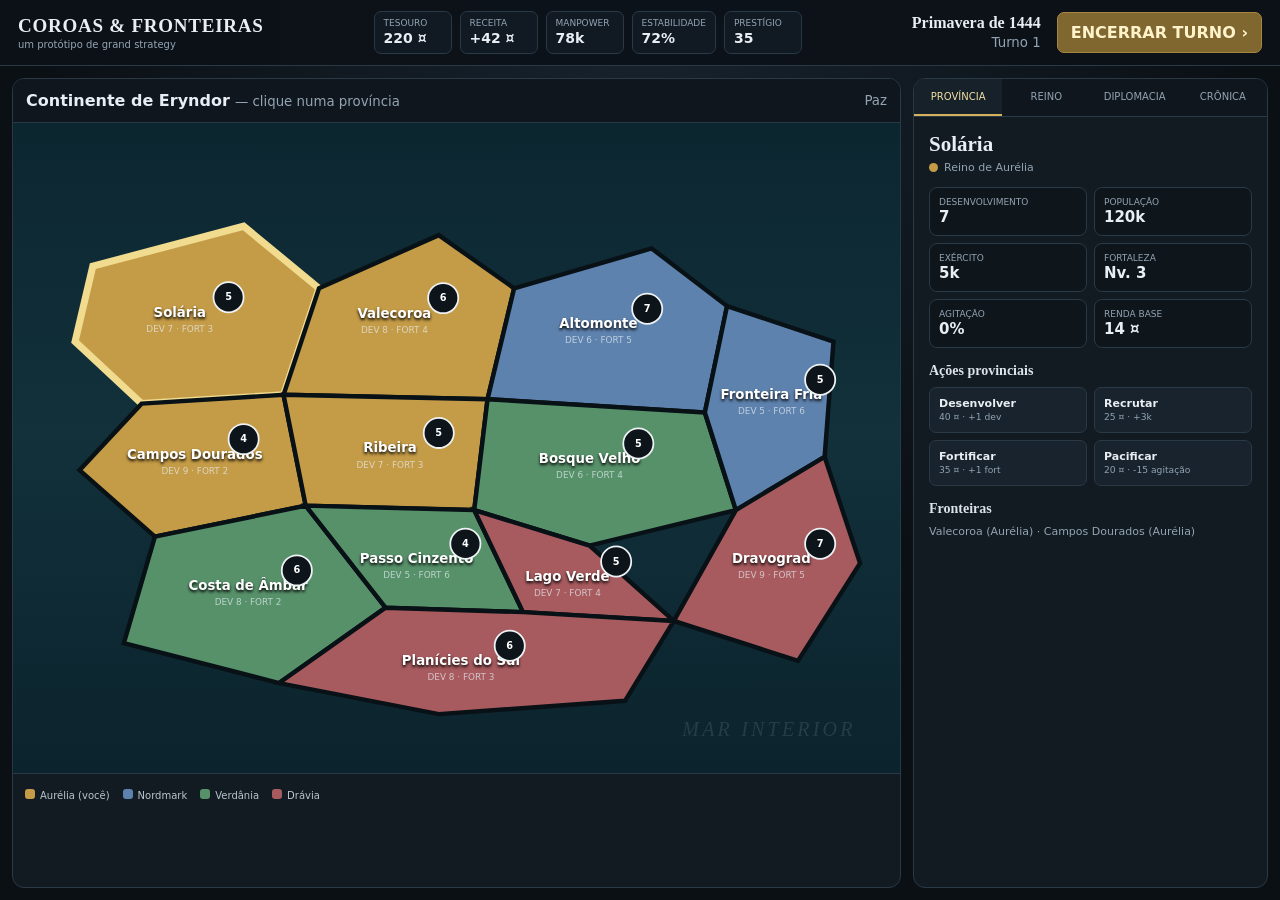
==== index.html @ 9b8df9bb "Add Pages entrypoint for grand strategy game" ====
<!doctype html><html lang="pt-BR"><head><meta charset="utf-8"><meta name="viewport" content="width=device-width,initial-scale=1"><meta http-equiv="refresh" content="0; url=grand-strategy/"><title>Coroas & Fronteiras</title><script>location.replace('grand-strategy/');</script></head><body><p><a href="grand-strategy/">Abrir Coroas & Fronteiras</a></p></body></html>
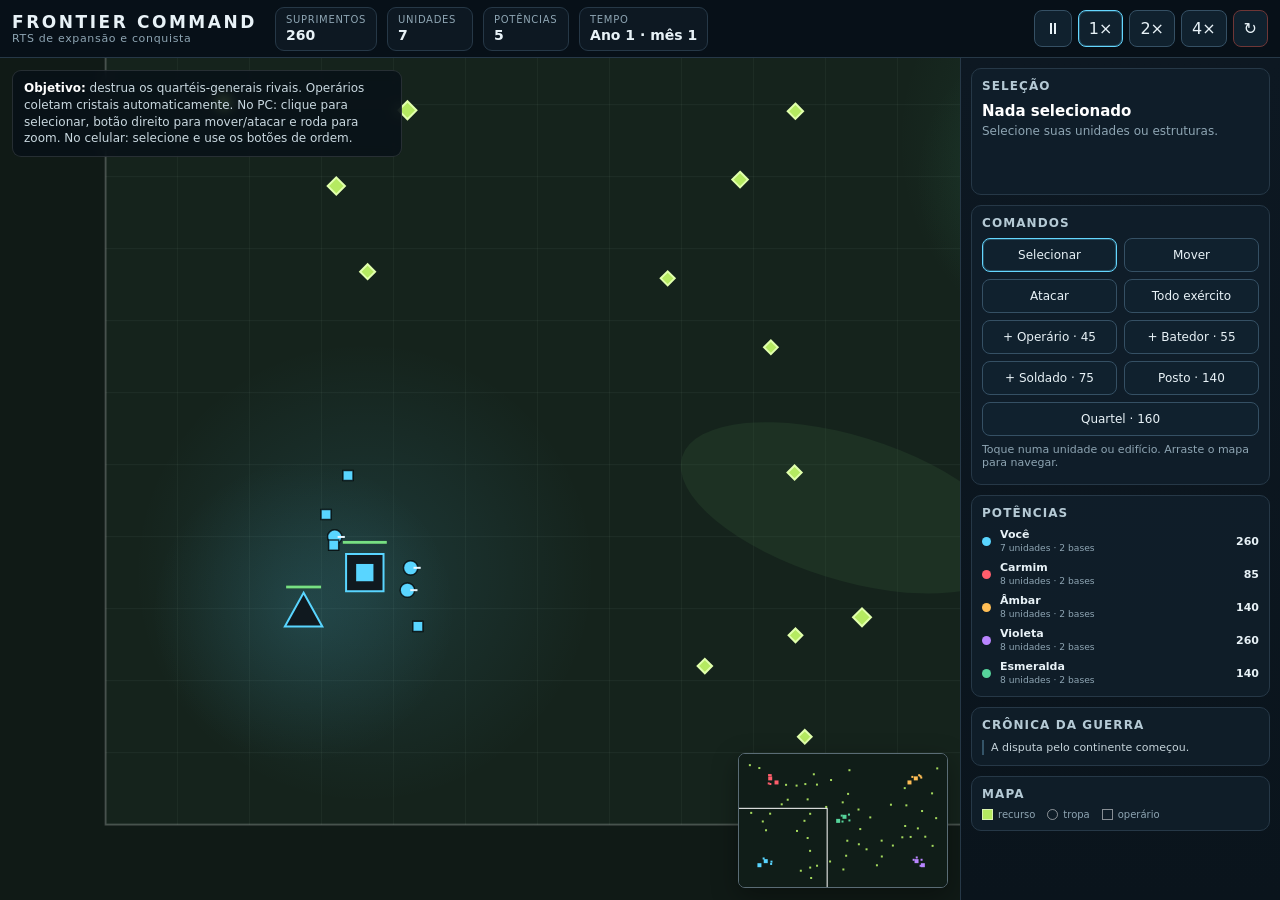
==== commit 221a4ff3: "Replace old landing page with playable RTS" ====
--- a/index.html
+++ b/index.html
@@ -1 +1,96 @@
-<!doctype html><html lang="pt-BR"><head><meta charset="utf-8"><meta name="viewport" content="width=device-width,initial-scale=1"><meta http-equiv="refresh" content="0; url=grand-strategy/"><title>Coroas & Fronteiras</title><script>location.replace('grand-strategy/');</script></head><body><p><a href="grand-strategy/">Abrir Coroas & Fronteiras</a></p></body></html>+<!doctype html>
+<html lang="pt-BR">
+<head>
+<meta charset="utf-8">
+<meta name="viewport" content="width=device-width,initial-scale=1,maximum-scale=1,user-scalable=no">
+<meta name="theme-color" content="#081018">
+<title>Frontier Command — RTS</title>
+<link rel="stylesheet" href="rts.css">
+</head>
+<body>
+<div id="app">
+  <header class="topbar">
+    <div class="brand"><strong>FRONTIER COMMAND</strong><span>RTS de expansão e conquista</span></div>
+    <div class="topstats">
+      <div class="stat"><span>Suprimentos</span><b id="resource">0</b></div>
+      <div class="stat"><span>Unidades</span><b id="unitCount">0</b></div>
+      <div class="stat"><span>Potências</span><b id="aliveCount">5</b></div>
+      <div class="stat"><span>Tempo</span><b id="worldTime">Ano 1</b></div>
+    </div>
+    <div class="topcontrols">
+      <button class="btn" id="pauseBtn" title="Pausar">⏸</button>
+      <button class="btn active" data-speed="1">1×</button>
+      <button class="btn" data-speed="2">2×</button>
+      <button class="btn" data-speed="4">4×</button>
+      <button class="btn danger" id="resetBtn" title="Reiniciar">↻</button>
+    </div>
+  </header>
+
+  <main class="main">
+    <section class="mapwrap">
+      <canvas id="world"></canvas>
+
+      <div class="hud help">
+        <b>Objetivo:</b> destrua os quartéis-generais rivais. Operários coletam cristais automaticamente.
+        No PC: clique para selecionar, botão direito para mover/atacar e roda para zoom.
+        No celular: selecione e use os botões de ordem.
+      </div>
+      <div class="hud toast" id="toast"></div>
+
+      <div class="hud minimap"><canvas id="mini"></canvas></div>
+
+      <div class="endgame" id="endgame">
+        <div class="endcard">
+          <h2 id="endTitle">Fim da guerra</h2>
+          <p id="endText"></p>
+          <button class="btn" id="restartBtn">Jogar novamente</button>
+        </div>
+      </div>
+    </section>
+
+    <aside class="sidebar">
+      <section class="panel">
+        <h3>Seleção</h3>
+        <div class="selection" id="selectionInfo"></div>
+      </section>
+
+      <section class="panel">
+        <h3>Comandos</h3>
+        <div class="gridbuttons">
+          <button class="btn" data-mode="select">Selecionar</button>
+          <button class="btn" data-mode="move">Mover</button>
+          <button class="btn" data-mode="attack">Atacar</button>
+          <button class="btn" id="selectArmy">Todo exército</button>
+          <button class="btn" id="trainWorker">+ Operário · 45</button>
+          <button class="btn" id="trainScout">+ Batedor · 55</button>
+          <button class="btn" id="trainSoldier">+ Soldado · 75</button>
+          <button class="btn" data-mode="outpost">Posto · 140</button>
+          <button class="btn wide" data-mode="barracks">Quartel · 160</button>
+        </div>
+        <div class="modehint" id="modeHint"></div>
+      </section>
+
+      <section class="panel">
+        <h3>Potências</h3>
+        <div class="factions" id="factions"></div>
+      </section>
+
+      <section class="panel">
+        <h3>Crônica da guerra</h3>
+        <div class="feed" id="feed"></div>
+      </section>
+
+      <section class="panel">
+        <h3>Mapa</h3>
+        <div class="legend">
+          <span class="key"><i class="symbol" style="background:#b5ea61"></i> recurso</span>
+          <span class="key"><i class="symbol" style="border-radius:50%"></i> tropa</span>
+          <span class="key"><i class="symbol"></i> operário</span>
+        </div>
+      </section>
+    </aside>
+  </main>
+</div>
+<script src="rts.js"></script>
+</body>
+</html>
--- a/rts.css
+++ b/rts.css
@@ -0,0 +1,73 @@
+
+:root{
+  --bg:#081018;--panel:#0d1822;--panel2:#101f2b;--line:#263847;--text:#e8f2f7;--muted:#8ea5b3;
+  --accent:#65d7ff;--good:#7ee787;--warn:#ffd166;--danger:#ff6b6b
+}
+*{box-sizing:border-box}
+html,body{margin:0;height:100%;overflow:hidden;background:var(--bg);color:var(--text);font-family:Inter,ui-sans-serif,system-ui,-apple-system,Segoe UI,Roboto,Arial}
+button{font:inherit}
+#app{height:100%;display:grid;grid-template-rows:58px 1fr}
+.topbar{display:flex;align-items:center;gap:18px;padding:8px 12px;border-bottom:1px solid var(--line);background:rgba(8,16,24,.96);z-index:5}
+.brand{display:flex;flex-direction:column;min-width:210px}
+.brand strong{font-size:17px;letter-spacing:.15em}
+.brand span{font-size:11px;color:var(--muted);letter-spacing:.06em}
+.topstats{display:flex;gap:10px;align-items:center;flex:1;min-width:0}
+.stat{background:var(--panel);border:1px solid var(--line);border-radius:9px;padding:6px 10px;min-width:86px}
+.stat span{display:block;font-size:10px;color:var(--muted);text-transform:uppercase;letter-spacing:.07em}
+.stat b{font-size:14px}
+.topcontrols{display:flex;gap:6px}
+.btn{border:1px solid #355064;background:#10212e;color:var(--text);border-radius:8px;padding:8px 10px;cursor:pointer;transition:.15s}
+.btn:hover{background:#173044}
+.btn.active{border-color:var(--accent);box-shadow:0 0 0 1px rgba(101,215,255,.25) inset}
+.btn.danger{border-color:#6f3636}
+.btn:disabled{opacity:.45;cursor:not-allowed}
+.main{min-height:0;display:grid;grid-template-columns:minmax(0,1fr) 320px}
+.mapwrap{position:relative;min-width:0;min-height:0;background:#101a16;overflow:hidden}
+#world{width:100%;height:100%;display:block;touch-action:none;cursor:crosshair}
+.hud{position:absolute;pointer-events:none}
+.help{left:12px;top:12px;max-width:390px;background:rgba(8,16,24,.82);border:1px solid rgba(255,255,255,.12);border-radius:9px;padding:9px 11px;font-size:12px;line-height:1.4;color:#c9d8e0;backdrop-filter:blur(6px)}
+.help b{color:white}
+.toast{left:50%;top:14px;transform:translateX(-50%);background:rgba(7,14,20,.92);border:1px solid #3d586c;border-radius:8px;padding:8px 12px;font-size:12px;opacity:0;transition:.2s;white-space:nowrap}
+.toast.show{opacity:1}
+.minimap{right:12px;bottom:12px;width:210px;height:135px;border:1px solid #5a6c75;background:#071017;border-radius:7px;box-shadow:0 8px 26px rgba(0,0,0,.35)}
+#mini{width:100%;height:100%;display:block;border-radius:6px}
+.sidebar{min-height:0;overflow:auto;border-left:1px solid var(--line);background:linear-gradient(180deg,var(--panel),#0a141c);padding:10px;display:flex;flex-direction:column;gap:10px}
+.panel{background:rgba(16,31,43,.82);border:1px solid var(--line);border-radius:10px;padding:10px}
+.panel h3{margin:0 0 8px;font-size:12px;letter-spacing:.09em;text-transform:uppercase;color:#b5cad5}
+.selection{min-height:83px;font-size:12px;line-height:1.45;color:#d5e2e8}
+.selection .title{font-size:15px;font-weight:700;color:white}
+.selection .sub{color:var(--muted)}
+.bar{height:6px;background:#071016;border-radius:99px;overflow:hidden;margin-top:5px}
+.bar i{display:block;height:100%;background:var(--good)}
+.gridbuttons{display:grid;grid-template-columns:1fr 1fr;gap:7px}
+.gridbuttons .btn{padding:9px 7px;font-size:12px}
+.gridbuttons .wide{grid-column:1/-1}
+.modehint{font-size:11px;color:var(--muted);margin-top:7px;min-height:31px}
+.factions{display:flex;flex-direction:column;gap:7px}
+.faction{display:grid;grid-template-columns:10px 1fr auto;gap:8px;align-items:center;font-size:11px}
+.dot{width:9px;height:9px;border-radius:50%}
+.faction small{color:var(--muted)}
+.feed{font-size:11px;line-height:1.4;display:flex;flex-direction:column;gap:6px;max-height:210px;overflow:auto}
+.event{border-left:2px solid #345468;padding-left:7px;color:#c5d3da}
+.event b{color:white}
+.legend{display:flex;gap:12px;flex-wrap:wrap;font-size:10px;color:var(--muted)}
+.key{display:flex;align-items:center;gap:5px}
+.symbol{width:11px;height:11px;border:1px solid rgba(255,255,255,.5);display:inline-block}
+.endgame{position:absolute;inset:0;display:none;align-items:center;justify-content:center;background:rgba(1,7,10,.7);z-index:4}
+.endgame.show{display:flex}
+.endcard{width:min(440px,90%);background:#0d1922;border:1px solid #466176;border-radius:14px;padding:24px;text-align:center;box-shadow:0 18px 80px rgba(0,0,0,.55)}
+.endcard h2{margin:0 0 8px;font-size:26px}
+.endcard p{color:#a9bdc8}
+@media(max-width:850px){
+  #app{grid-template-rows:52px 1fr}
+  .topbar{gap:8px;padding:6px 7px}
+  .brand{min-width:0}.brand span{display:none}.brand strong{font-size:14px}
+  .topstats .stat:nth-child(n+3){display:none}
+  .stat{min-width:66px;padding:5px 7px}
+  .main{grid-template-columns:1fr;grid-template-rows:minmax(0,1fr) 230px}
+  .sidebar{border-left:0;border-top:1px solid var(--line);display:grid;grid-template-columns:1fr 1fr;grid-auto-rows:min-content;padding:7px;gap:7px}
+  .sidebar .panel:nth-child(n+3){display:none}
+  .help{max-width:260px;font-size:10px;padding:6px 8px}
+  .minimap{width:145px;height:93px;right:8px;bottom:8px}
+  .gridbuttons .btn{padding:8px 5px}
+}
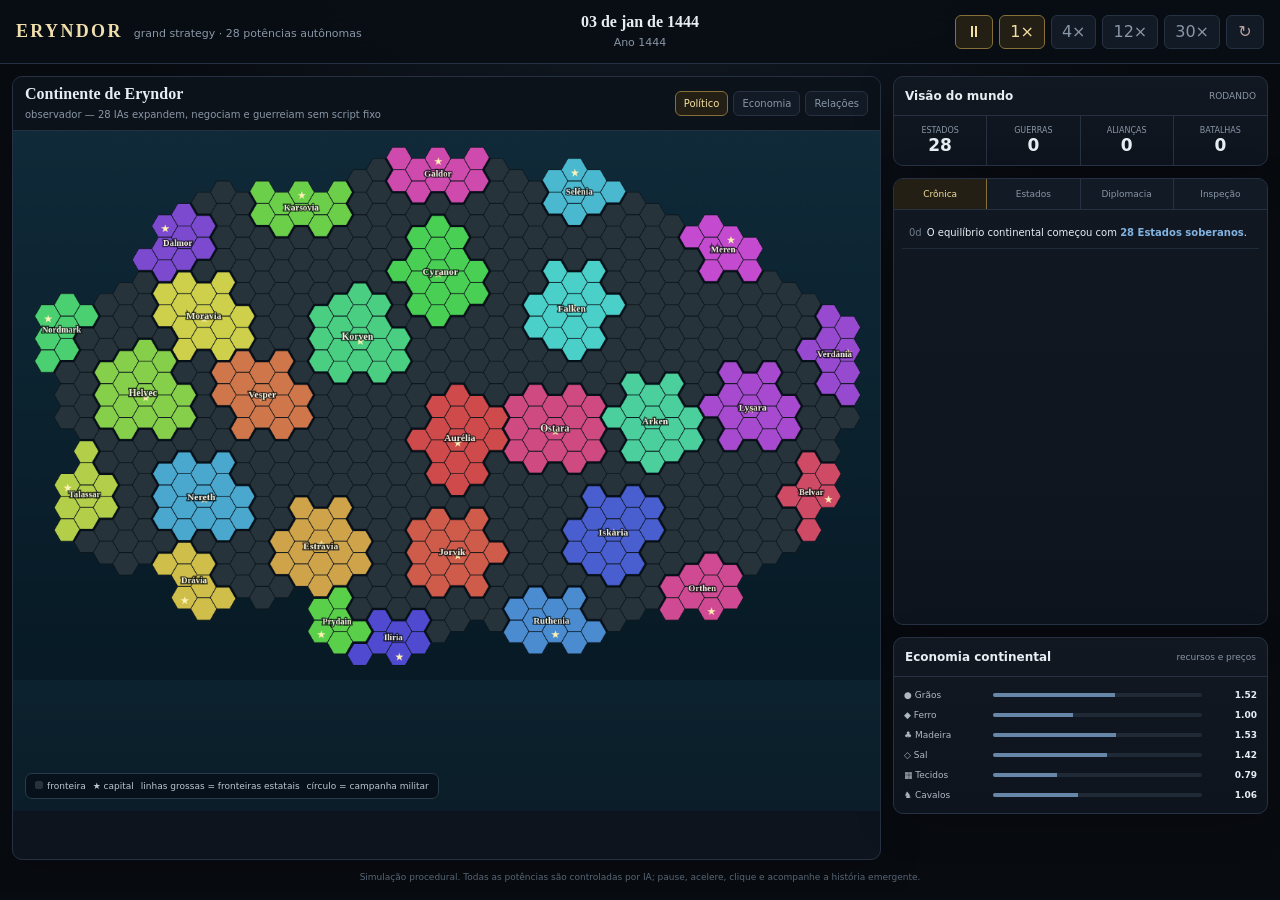
==== commit 9138fd36: "Point GitHub Pages to grand strategy simulation" ====
--- a/index.html
+++ b/index.html
@@ -1,96 +1 @@
-<!doctype html>
-<html lang="pt-BR">
-<head>
-<meta charset="utf-8">
-<meta name="viewport" content="width=device-width,initial-scale=1,maximum-scale=1,user-scalable=no">
-<meta name="theme-color" content="#081018">
-<title>Frontier Command — RTS</title>
-<link rel="stylesheet" href="rts.css">
-</head>
-<body>
-<div id="app">
-  <header class="topbar">
-    <div class="brand"><strong>FRONTIER COMMAND</strong><span>RTS de expansão e conquista</span></div>
-    <div class="topstats">
-      <div class="stat"><span>Suprimentos</span><b id="resource">0</b></div>
-      <div class="stat"><span>Unidades</span><b id="unitCount">0</b></div>
-      <div class="stat"><span>Potências</span><b id="aliveCount">5</b></div>
-      <div class="stat"><span>Tempo</span><b id="worldTime">Ano 1</b></div>
-    </div>
-    <div class="topcontrols">
-      <button class="btn" id="pauseBtn" title="Pausar">⏸</button>
-      <button class="btn active" data-speed="1">1×</button>
-      <button class="btn" data-speed="2">2×</button>
-      <button class="btn" data-speed="4">4×</button>
-      <button class="btn danger" id="resetBtn" title="Reiniciar">↻</button>
-    </div>
-  </header>
-
-  <main class="main">
-    <section class="mapwrap">
-      <canvas id="world"></canvas>
-
-      <div class="hud help">
-        <b>Objetivo:</b> destrua os quartéis-generais rivais. Operários coletam cristais automaticamente.
-        No PC: clique para selecionar, botão direito para mover/atacar e roda para zoom.
-        No celular: selecione e use os botões de ordem.
-      </div>
-      <div class="hud toast" id="toast"></div>
-
-      <div class="hud minimap"><canvas id="mini"></canvas></div>
-
-      <div class="endgame" id="endgame">
-        <div class="endcard">
-          <h2 id="endTitle">Fim da guerra</h2>
-          <p id="endText"></p>
-          <button class="btn" id="restartBtn">Jogar novamente</button>
-        </div>
-      </div>
-    </section>
-
-    <aside class="sidebar">
-      <section class="panel">
-        <h3>Seleção</h3>
-        <div class="selection" id="selectionInfo"></div>
-      </section>
-
-      <section class="panel">
-        <h3>Comandos</h3>
-        <div class="gridbuttons">
-          <button class="btn" data-mode="select">Selecionar</button>
-          <button class="btn" data-mode="move">Mover</button>
-          <button class="btn" data-mode="attack">Atacar</button>
-          <button class="btn" id="selectArmy">Todo exército</button>
-          <button class="btn" id="trainWorker">+ Operário · 45</button>
-          <button class="btn" id="trainScout">+ Batedor · 55</button>
-          <button class="btn" id="trainSoldier">+ Soldado · 75</button>
-          <button class="btn" data-mode="outpost">Posto · 140</button>
-          <button class="btn wide" data-mode="barracks">Quartel · 160</button>
-        </div>
-        <div class="modehint" id="modeHint"></div>
-      </section>
-
-      <section class="panel">
-        <h3>Potências</h3>
-        <div class="factions" id="factions"></div>
-      </section>
-
-      <section class="panel">
-        <h3>Crônica da guerra</h3>
-        <div class="feed" id="feed"></div>
-      </section>
-
-      <section class="panel">
-        <h3>Mapa</h3>
-        <div class="legend">
-          <span class="key"><i class="symbol" style="background:#b5ea61"></i> recurso</span>
-          <span class="key"><i class="symbol" style="border-radius:50%"></i> tropa</span>
-          <span class="key"><i class="symbol"></i> operário</span>
-        </div>
-      </section>
-    </aside>
-  </main>
-</div>
-<script src="rts.js"></script>
-</body>
-</html>+<!doctype html><html lang="pt-BR"><head><meta charset="utf-8"><meta name="viewport" content="width=device-width,initial-scale=1"><meta http-equiv="refresh" content="0; url=grand-strategy/"><title>Eryndor — Grand Strategy</title><script>location.replace("grand-strategy/");</script></head><body><p><a href="grand-strategy/">Abrir Eryndor — Grand Strategy</a></p></body></html>
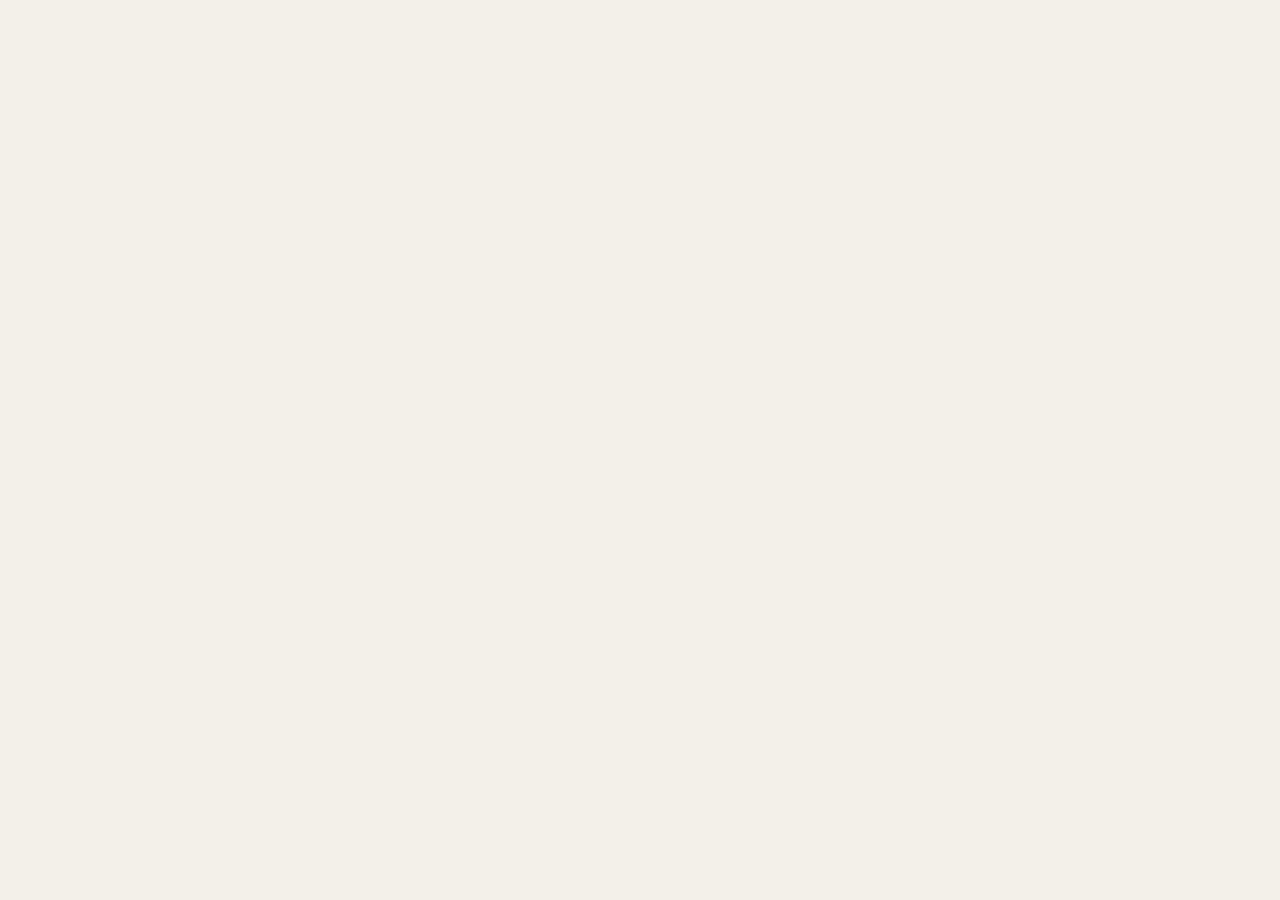
==== commit da4a8180: "Replace Eryndor with Brasil em Disputa historical boardgame playtest" ====
--- a/index.html
+++ b/index.html
@@ -1 +1,16 @@
-<!doctype html><html lang="pt-BR"><head><meta charset="utf-8"><meta name="viewport" content="width=device-width,initial-scale=1"><meta http-equiv="refresh" content="0; url=grand-strategy/"><title>Eryndor — Grand Strategy</title><script>location.replace("grand-strategy/");</script></head><body><p><a href="grand-strategy/">Abrir Eryndor — Grand Strategy</a></p></body></html>+<!doctype html>
+<html lang="pt-BR">
+<head>
+  <meta charset="utf-8">
+  <meta name="viewport" content="width=device-width,initial-scale=1">
+  <meta name="theme-color" content="#173e34">
+  <meta name="description" content="Brasil em Disputa: protótipo jogável de estratégia histórica assimétrica com quatro facções, legados e debates constitucionais.">
+  <title>Brasil em Disputa — Protótipo de Board Game</title>
+  <link rel="stylesheet" href="./style.css?v=010">
+</head>
+<body>
+  <noscript>Ative o JavaScript para executar o protótipo jogável.</noscript>
+  <main id="root"></main>
+  <script src="./game.js?v=010"></script>
+</body>
+</html>
--- a/style.css
+++ b/style.css
@@ -0,0 +1,3 @@
+
+@import url('https://fonts.googleapis.com/css2?family=DM+Sans:wght@400;500;600;700&family=Libre+Baskerville:wght@400;700&display=swap');
+:root{--bg:#f3efe6;--surface:#fffcf5;--ink:#252c28;--muted:#6a7770;--green:#173e34;--green2:#27594c;--gold:#b78b46;--line:#d9ded4;--danger:#9a5650;--shadow:0 16px 45px rgba(26,46,38,.065);font-family:'DM Sans',system-ui,Arial,sans-serif;font-synthesis:none}*{box-sizing:border-box}html{scroll-behavior:smooth}body{background:var(--bg);color:var(--ink);margin:0;line-height:1.5}button,input,select,textarea{font:inherit}button{cursor:pointer;transition:background .16s,transform .16s,border-color .16s}button:hover:not(:disabled){transform:translateY(-1px)}button:disabled{opacity:.37;cursor:not-allowed}a{color:inherit}h1,h2,h3,p{margin:0}h1,h2,h3{letter-spacing:-.035em}h1,h2{font-family:'Libre Baskerville',Georgia,serif;font-weight:700}h3{font-size:1.04rem}p{line-height:1.65} .overline,.eyebrow{display:block;text-transform:uppercase;font-size:.66rem;letter-spacing:.16em;font-weight:700;color:#7a836f}.eyebrow{color:#9c8053}.topbar{height:81px;background:var(--green);color:#f6f1e5;display:flex;align-items:center;justify-content:space-between;padding:0 max(24px,calc((100vw - 1480px)/2));gap:20px}.brand{display:flex;align-items:center;gap:12px;min-width:0}.brand-mark{width:43px;height:43px;display:grid;place-items:center;border:1px solid #b7a67b;border-radius:50%;font-family:Georgia,serif;font-size:1.1rem;font-weight:bold;color:#e7ca83;position:relative}.brand-mark:before{content:'';position:absolute;inset:4px;border:1px solid #a18e67;border-radius:50%}.brand strong{display:block;font-size:1.08rem;letter-spacing:.075em}.brand .overline{color:#bfbfa8;font-size:.55rem;letter-spacing:.13em}.topnav{display:flex;align-items:center;gap:20px}.topnav button{color:#e4e5db}.plain{padding:8px 0;border:0;background:none;color:var(--green);font-size:.81rem;font-weight:700}.plain:hover{text-decoration:underline}.version{border:1px solid #6b8a79;border-radius:100px;padding:6px 11px;font-size:.64rem;letter-spacing:.08em;color:#c5d4cc}.intro{min-height:calc(100vh - 81px);display:grid;grid-template-columns:1.04fr .96fr;max-width:1540px;margin:auto;padding:6.5vw 5.2vw;gap:5vw}.intro-copy{max-width:670px}.intro-copy h1{font-size:clamp(3.1rem,5.25vw,5.9rem);line-height:1.17;margin:25px 0 25px;letter-spacing:-.058em}.intro-copy h1 em{font-style:normal;color:var(--green2)}.intro-copy>p{font-size:1.07rem;color:#5b6960;max-width:570px}.intro-tags{display:flex;flex-wrap:wrap;gap:8px;margin-top:25px}.intro-tags span{padding:7px 11px;border:1px solid #d1d8cf;color:#50635b;background:#e9eee5;border-radius:3px;font-size:.73rem;font-weight:700}.start-panel{margin-top:35px;border:1px solid var(--line);background:var(--surface);border-radius:9px;padding:25px;box-shadow:var(--shadow)}.start-panel h3{font-size:1.15rem}.start-panel p{font-size:.84rem;color:var(--muted);margin:6px 0 20px}.mode-row{display:flex;gap:8px;margin-bottom:19px}.mode{flex:1;border:1px solid #ccd5cb;padding:13px 11px;border-radius:5px;background:white;font-size:.78rem;font-weight:700;text-align:center;color:#456052}.mode.selected{background:#e4eee5;border-color:#3b6c59;color:#24523e;box-shadow:inset 0 0 0 1px #3b6c59}.start-panel label,.modal label,.feature-panel label{font-size:.78rem;font-weight:700;color:#47564d;display:block;margin-bottom:8px}.start-panel select,.modal select,.modal textarea{background:#fff;border:1px solid #cbd4ca;border-radius:4px;padding:12px;width:100%;color:var(--ink);margin-bottom:16px}.start-panel select{margin-bottom:20px}.primary{background:var(--green);color:#fff;border:1px solid var(--green);border-radius:5px;font-weight:700;font-size:.82rem;padding:12px 18px;min-height:44px}.primary:hover:not(:disabled){background:#28584a}.primary span{float:right}.wide{width:100%;margin-bottom:9px}.subtle{background:transparent;color:var(--green);border:1px solid #bcc9bd;border-radius:5px;font-weight:700;font-size:.78rem;padding:10px 14px}.subtle:hover:not(:disabled){background:#eef3ed}.intro-side{display:flex;flex-direction:column;align-items:center;justify-content:center;min-height:600px;position:relative}.stamp{font-family:Georgia,serif;color:#a3997c;letter-spacing:.2em;margin-bottom:30px}.stamp span{color:#d4c9b4;padding:0 20px}.intro-orbit{border:1px solid #c9d1c3;width:min(100%,580px);aspect-ratio:1;display:grid;place-items:center;border-radius:50%;position:relative;background:radial-gradient(circle,#e5ece0 0 24%,transparent 25%),repeating-radial-gradient(circle at center,transparent 0 72px,#dae2d8 73px 74px,transparent 75px 126px)}.intro-orbit:before,.intro-orbit:after{content:'';position:absolute;width:69%;height:69%;border:1px dashed #b8c6b8;border-radius:50%}.intro-orbit:after{width:37%;height:37%;border-style:solid}.orbit-center{font-family:'Libre Baskerville',Georgia,serif;text-align:center;font-size:1.5rem;line-height:1.4;color:var(--green);z-index:1}.orbit-caption{position:absolute;top:26px;letter-spacing:.2em;color:#728577;font-size:.62rem}.orbit-node{position:absolute;background:var(--green);color:#fff;padding:12px 17px;border-radius:5px;font-size:.7rem;box-shadow:var(--shadow);z-index:2;min-width:144px}.orbit-node b{display:block;font-family:Georgia,serif;font-size:1rem;margin:2px 0}.orbit-node small{color:#bdd1c2;font-size:.66rem}.n1{top:13%;left:-2%}.n2{top:13%;right:-2%}.n3{bottom:14%;left:-2%}.n4{bottom:14%;right:-2%}.intro-note{color:#6b756c;text-align:center;font-size:.73rem;margin-top:40px;max-width:390px}.app-shell{max-width:1580px;margin:0 auto;padding:30px 30px 20px}.era-header{display:flex;justify-content:space-between;align-items:center;gap:20px}.era-header h1{font-size:clamp(1.85rem,3.0vw,2.8rem);margin:8px 0 4px}.era-header p{color:var(--muted);font-size:.87rem}.round{display:inline-block;background:#e5ede6;color:#355b48;border:1px solid #cbd6c9;padding:10px 16px;border-radius:3px;white-space:nowrap;font-weight:700;font-size:.76rem}.era-track{display:grid;grid-template-columns:repeat(4,1fr);margin:29px 0 24px;gap:8px}.era-node{border-top:3px solid #d5dbd1;padding:10px 7px 2px;display:flex;gap:10px;align-items:center;color:#8d9489}.era-node span{font-size:.66rem;letter-spacing:.1em}.era-node strong{font-size:.73rem;font-weight:700}.era-node.on{border-color:var(--green);color:var(--green)}.era-node.done{border-color:var(--gold);color:#796b4c}.players-strip{display:grid;grid-template-columns:repeat(4,minmax(0,1fr));gap:11px;margin-bottom:20px}.player-chip{background:#fffcf5;border:1px solid var(--line);padding:16px 14px;border-radius:6px;position:relative}.player-chip:before{content:'';width:3px;background:var(--player);position:absolute;left:0;top:12px;bottom:12px;border-radius:0 2px 2px 0}.player-chip.active{border-color:#759b86;box-shadow:0 0 0 1px #759b86}.chip-head{display:flex;gap:8px;align-items:center}.dot{height:8px;width:8px;border-radius:50%;background:var(--player);flex-shrink:0}.chip-head strong{font-size:.78rem;overflow:hidden;text-overflow:ellipsis;white-space:nowrap}.chip-head small{margin-left:auto;color:#a07b4e;font-size:.6rem}.chip-stats{display:flex;flex-wrap:wrap;gap:8px 11px;margin:10px 0 8px}.chip-stats span{font-size:.7rem;color:#516359}.chip-goal{display:block;color:#8c968a;font-size:.64rem;border-top:1px solid #e9eae2;padding-top:8px;line-height:1.3}.game-grid{display:grid;grid-template-columns:minmax(0,1.12fr) minmax(360px,.88fr);gap:18px;align-items:start}.game-main,.game-side{display:flex;flex-direction:column;gap:18px;min-width:0}.panel{background:var(--surface);border:1px solid var(--line);border-radius:7px;padding:21px;box-shadow:var(--shadow);min-width:0}.panel-title{display:flex;justify-content:space-between;align-items:center;margin-bottom:18px;gap:12px}.panel-title h2{font-size:1.21rem;margin-top:6px}.pill{background:#eff2e9;border:1px solid #d9e0d3;border-radius:100px;padding:6px 9px;color:#6d7e6b;font-size:.64rem;font-weight:700;white-space:nowrap}.pill.warn{background:#f0e8de;border-color:#dbcdb9;color:#8c6a3f}.map-stage{min-height:470px;position:relative;overflow:hidden;background:radial-gradient(circle at 52% 52%,#2f6154,#1d483d 58%,#17392f);border-radius:5px;color:white}.map-grid{position:absolute;inset:0;background-image:linear-gradient(rgba(230,245,234,.05) 1px,transparent 1px),linear-gradient(90deg,rgba(230,245,234,.05) 1px,transparent 1px);background-size:30px 30px}.map-shape{position:absolute;left:19%;top:8%;width:67%;height:88%;background:#3d7360;clip-path:polygon(14% 0,43% 3%,62% 15%,88% 18%,100% 37%,81% 48%,74% 62%,63% 72%,56% 91%,45% 100%,25% 80%,18% 60%,0% 45%,7% 20%);opacity:.57;border:0}.map-shape:after{content:'';position:absolute;inset:4px;background:repeating-linear-gradient(120deg,transparent 0 32px,rgba(255,255,255,.055) 33px 34px)}.tile{position:absolute;transform:translate(-50%,-50%);width:112px;min-height:61px;border:1px solid rgba(236,239,207,.4);background:rgba(19,55,47,.83);color:#fff;border-radius:4px;padding:10px 5px;display:flex;flex-direction:column;align-items:center;gap:6px;box-shadow:0 3px 12px rgba(0,0,0,.12)}.tile:hover:not(:disabled){background:#2b6952;transform:translate(-50%,-51%)}.tile.chosen{background:#e2c188;color:#254133;border-color:#fff7e2;box-shadow:0 0 0 4px rgba(238,225,190,.2)}.tile-pin{width:7px;height:7px;border-radius:50%;background:#e9c78d}.tile.chosen .tile-pin{background:var(--green)}.tile-name{font-size:.7rem;font-weight:700;line-height:1.15;text-align:center}.map-compass{position:absolute;top:20px;right:25px;color:#d6e4d6;font-size:.65rem;letter-spacing:.1em}.map-compass span{display:block;font-size:1.4rem;line-height:1}.map-note{position:absolute;bottom:12px;left:12px;right:12px;opacity:.8;font-size:.6rem;text-align:center}.region-info{display:flex;justify-content:space-between;gap:20px;padding-top:20px;align-items:center}.region-info h3{font-family:'Libre Baskerville',Georgia,serif;font-size:1.2rem;margin:6px 0}.region-info p{color:var(--muted);font-size:.74rem}.resource-grid{display:grid;grid-template-columns:repeat(3,1fr);gap:12px;min-width:55%}.stat{display:flex;flex-direction:column;gap:2px;border-left:2px solid #dae2d5;padding-left:8px}.stat span{font-size:.61rem;color:#7a897b}.stat b{font-family:Georgia,serif;font-size:1.25rem;color:var(--green)}.stat.red b{color:var(--danger)}.stat.gold b{color:#98733d}.indicator-group{display:grid;gap:17px;margin-bottom:14px}.indicator{display:grid;gap:7px}.ind-row{display:flex;justify-content:space-between;font-size:.75rem;color:#5c6c5f}.ind-row strong{color:var(--ink)}.meter{height:7px;background:#ecede5;border-radius:4px;overflow:hidden}.meter i{height:100%;display:block;transition:width .3s}.small-muted{font-size:.75rem;color:#798478;line-height:1.65}.army-block{border:1px solid #e5ddca;background:#f5f0e5;margin-top:20px;padding:17px;border-radius:5px}.army-top{display:flex;align-items:center;justify-content:space-between;margin-bottom:16px}.army-top h3{font-family:'Libre Baskerville',Georgia,serif;margin:5px 0}.army-grid,.war-stats{display:grid;grid-template-columns:repeat(3,1fr);gap:10px;margin-bottom:14px}.army-upcoming{margin-top:17px;padding:13px;background:#f0efe6;border-left:3px solid #d2b885;color:#8c7a52;font-size:.76rem}.action-panel .panel-title{margin-bottom:12px}.turn-flag{background:var(--player);padding:5px 9px;border-radius:3px;font-weight:700;font-size:.68rem;color:#263931;white-space:nowrap}.actions{margin-top:18px;display:grid;grid-template-columns:repeat(2,minmax(0,1fr));gap:9px}.action{background:#f6f7f0;border:1px solid #dce3d7;text-align:left;border-radius:4px;padding:13px 12px;min-height:96px;display:flex;flex-direction:column;gap:5px}.action strong{font-size:.78rem;color:#2c4436}.action span{font-size:.68rem;color:#6e7c70;line-height:1.48}.action.picked{background:#e4eee3;border-color:#4e8065;box-shadow:inset 0 0 0 1px #4e8065}.action-footer{display:flex;gap:14px;align-items:center;justify-content:space-between;margin:20px 0 12px;background:#ebeee5;padding:12px;border-radius:4px}.action-footer p{font-size:.69rem;color:#546258;line-height:1.5}.action-footer button{white-space:nowrap}.chronicle .history{max-height:280px;overflow:auto;margin-bottom:18px}.history-row{padding:11px 0;border-bottom:1px solid #e5e8de;display:grid;grid-template-columns:66px 1fr;gap:11px}.history-row span{font-size:.6rem;font-weight:700;color:#9b8868;padding-top:3px}.history-row p{font-size:.73rem;color:#536158;line-height:1.55}.feature-panel{padding:26px}.feature-panel h2{font-size:1.7rem;margin:8px 0 12px}.feature-panel>p{color:#647569;font-size:.86rem;margin:10px 0 21px}.feature-panel h3{font-size:.9rem;margin:15px 0}.feature-panel input[type=range]{width:100%;accent-color:var(--green);margin:12px 0}.range-caption{font-size:.85rem;color:#56665d;display:block;margin-bottom:17px}.debate-player{background:#e9eee6;padding:13px;margin:18px 0;font-size:.78rem;color:#405c4c;display:flex;gap:8px;align-items:center;line-height:1.4}.debate-list{display:grid;grid-template-columns:repeat(2,minmax(0,1fr));gap:9px}.debate-choice{display:flex;align-items:center;gap:9px;text-align:left;background:#f5f6f0;border:1px solid #d9e2d4;padding:12px 9px;border-radius:4px}.debate-choice span{font-family:Georgia,serif;color:#b89b65;font-size:1rem}.debate-choice strong{font-size:.73rem;color:#334a3d;line-height:1.35;flex:1}.debate-choice small{font-size:.56rem;color:#547b67;white-space:nowrap}.scores-grid{display:grid;grid-template-columns:repeat(2,minmax(0,1fr));gap:8px;margin:15px 0}.score{padding:14px 13px;border-left:3px solid var(--player);background:#f0f2e9;display:flex;justify-content:space-between;align-items:center;gap:6px}.score span{font-size:.66rem;color:#506355;line-height:1.35}.score strong{font-size:1.25rem;color:#254b37;white-space:nowrap}.score small{font-size:.63rem;font-weight:400;color:#899488}.positions{display:grid;gap:8px;margin:20px 0}.position{border:1px solid #d3ddcf;background:#f5f6ef;border-radius:4px;padding:11px 12px;display:flex!important;gap:12px;align-items:center;margin:0!important;cursor:pointer}.position:has(input:checked){background:#e2ede3;border-color:#5e886d}.position input{accent-color:#376d50}.position strong{font-size:.82rem;display:block}.position small{font-size:.67rem;color:#7a8d7a;display:block;font-weight:400;margin-top:3px}.bid-grid{display:grid;grid-template-columns:repeat(3,1fr);gap:12px}.bid-control span{display:block;font-size:.68rem!important;line-height:1.4}.bid-total{border-top:1px solid #d8dfd4;margin-top:12px;padding:18px 0;font-size:.77rem;color:#43594b}.bid-total strong{font-family:Georgia,serif;font-size:1.4rem;padding:0 4px;color:#1b4735}.bid-total small{display:block;color:#879489;font-size:.65rem}.outcome{margin:23px 0;padding:18px;background:#e9efe7;border:1px solid #c8dbcb;border-radius:5px}.outcome p{font-size:.77rem;color:#617466;margin-top:8px}.results{display:grid;margin:18px 0;gap:0}.results div{display:flex;justify-content:space-between;border-bottom:1px solid #e0e4dc;gap:10px;padding:9px 0;font-size:.71rem}.results strong{text-align:right;color:#315a44}.end-panel button{margin-right:10px;margin-bottom:10px}.toast{position:fixed;bottom:18px;left:50%;transform:translateX(-50%);background:#263f33;color:#fff;padding:13px 18px;border-radius:4px;font-size:.76rem;box-shadow:0 10px 30px rgba(0,0,0,.2);max-width:90vw;z-index:10;pointer-events:none}.toast:empty{display:none}footer{text-align:center;padding:30px 0 8px;color:#8b9487;font-size:.66rem;letter-spacing:.06em}footer a{color:#3d6b56}.modal-backdrop{position:fixed;inset:0;background:rgba(12,27,20,.65);display:grid;place-items:center;z-index:100;padding:15px}.modal{width:min(610px,100%);max-height:90vh;overflow:auto;background:#fffcf5;border-radius:8px;box-shadow:0 25px 80px rgba(0,0,0,.28)}.modal-head{display:flex;align-items:center;justify-content:space-between;padding:20px 24px;border-bottom:1px solid #e6e8df}.modal-head h2{font-size:1.25rem}.close{border:0;background:transparent;color:#67796a;font-size:1.1rem}.modal-content{padding:23px 24px}.modal-content>p,.modal-content .rule-intro p{font-size:.83rem;color:#637466;margin:7px 0 17px}.modal-content label{margin:10px 0 6px}.modal-content textarea{resize:vertical;min-height:80px}.modal-content h3{margin:15px 0 5px}.rule-intro{padding:15px;background:#edf1e9;border-radius:4px;margin-bottom:12px}.rule-intro>b{font-size:.83rem;color:#31553e}.source-list{display:grid;gap:10px;margin-top:14px}.source-list a{font-size:.79rem;color:#356951}.source-list a:hover{text-decoration:none}@media(max-width:1150px){.game-grid{grid-template-columns:minmax(0,1fr)}.game-main{display:contents}.game-side{display:contents}.map-panel{order:1}.action-panel,.feature-panel{order:2}.game-side>.panel:first-child{order:3}.chronicle{order:4}.game-grid{display:flex;flex-direction:column}.game-grid>.game-main,.game-grid>.game-side{display:contents}.game-grid .panel{width:100%}.map-stage{min-height:470px}.intro{padding:6vw 4vw}.players-strip{grid-template-columns:repeat(2,minmax(0,1fr))}}@media(max-width:700px){.topbar{height:auto;min-height:73px;padding:12px 16px;align-items:flex-start;flex-wrap:wrap}.brand strong{font-size:.87rem}.brand-mark{width:35px;height:35px;font-size:.9rem}.brand .overline{font-size:.45rem}.topnav{width:100%;justify-content:space-between;gap:6px;flex-wrap:wrap}.topnav .plain{font-size:.69rem}.version{font-size:.54rem;padding:4px 6px}.intro{display:flex;flex-direction:column;padding:45px 19px}.intro-copy h1{font-size:3rem}.intro-side{min-height:365px}.intro-orbit{width:min(350px,90%)}.orbit-node{min-width:85px;padding:8px;font-size:.57rem}.orbit-node b{font-size:.73rem}.orbit-node small{font-size:.52rem}.orbit-center{font-size:.96rem}.orbit-caption{font-size:.45rem;top:10px}.n1,.n3{left:-6%}.n2,.n4{right:-6%}.intro-note{margin-top:20px}.app-shell{padding:22px 12px}.era-header{align-items:flex-start;flex-direction:column}.era-track{gap:3px;margin-top:18px}.era-node{flex-direction:column;align-items:start;gap:3px}.era-node strong{font-size:.56rem;line-height:1.3}.players-strip{grid-template-columns:repeat(2,minmax(0,1fr));gap:7px}.player-chip{padding:12px 10px}.chip-head strong{font-size:.69rem}.chip-stats{gap:4px;flex-direction:column}.chip-stats span{font-size:.64rem}.chip-goal{font-size:.56rem}.panel{padding:15px}.map-stage{min-height:365px}.tile{width:82px;min-height:54px;padding:6px 3px}.tile-name{font-size:.58rem}.region-info{display:block}.resource-grid{margin-top:15px;grid-template-columns:repeat(3,1fr);gap:8px}.action-footer{flex-direction:column;align-items:stretch}.action-footer button{width:100%}.actions{gap:7px}.action{padding:9px;min-height:98px}.action span{font-size:.62rem}.action strong{font-size:.7rem}.debate-list{grid-template-columns:1fr}.bid-grid{gap:7px}.bid-control span{font-size:.6rem!important}.feature-panel{padding:18px}.feature-panel h2{font-size:1.35rem}.scores-grid{gap:5px}.score{padding:8px}.score span{font-size:.6rem}.mode-row{flex-direction:column}}@media(prefers-reduced-motion:reduce){*,*::before,*::after{transition:none!important;scroll-behavior:auto!important}}
